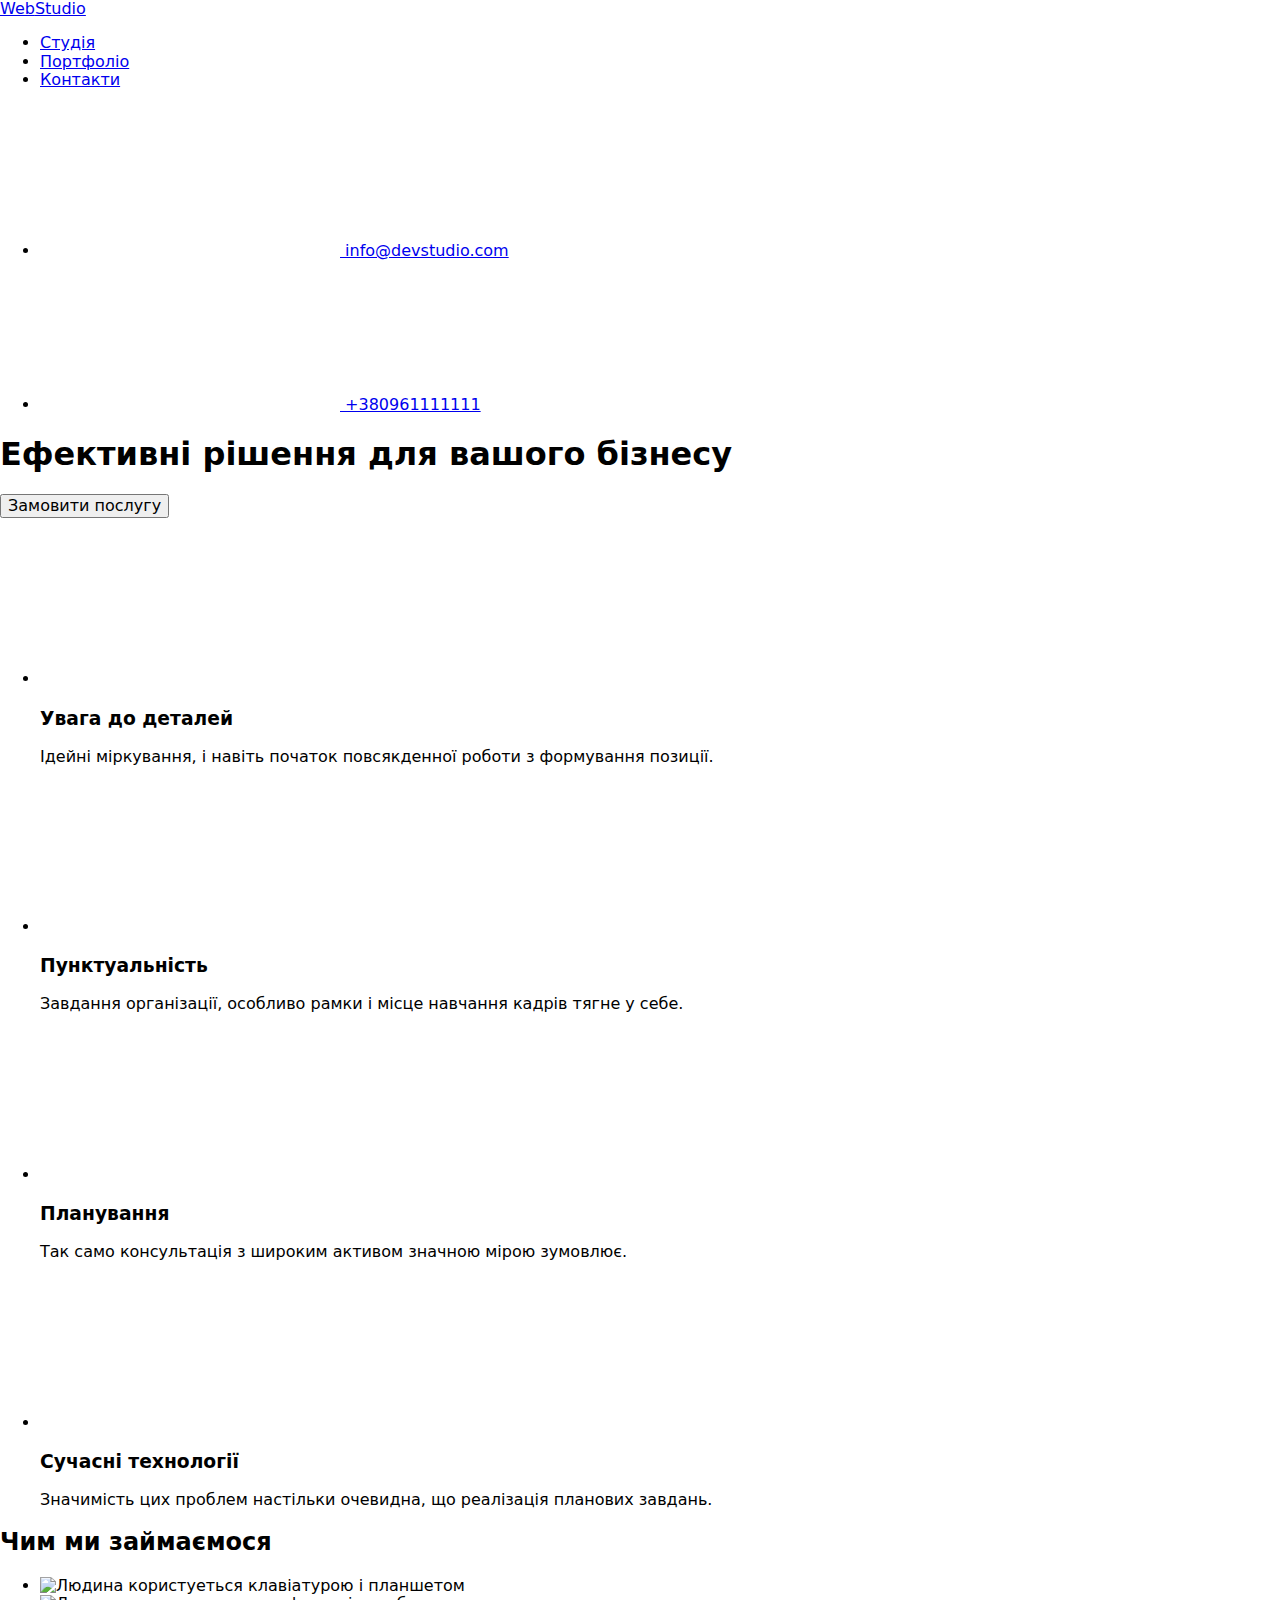
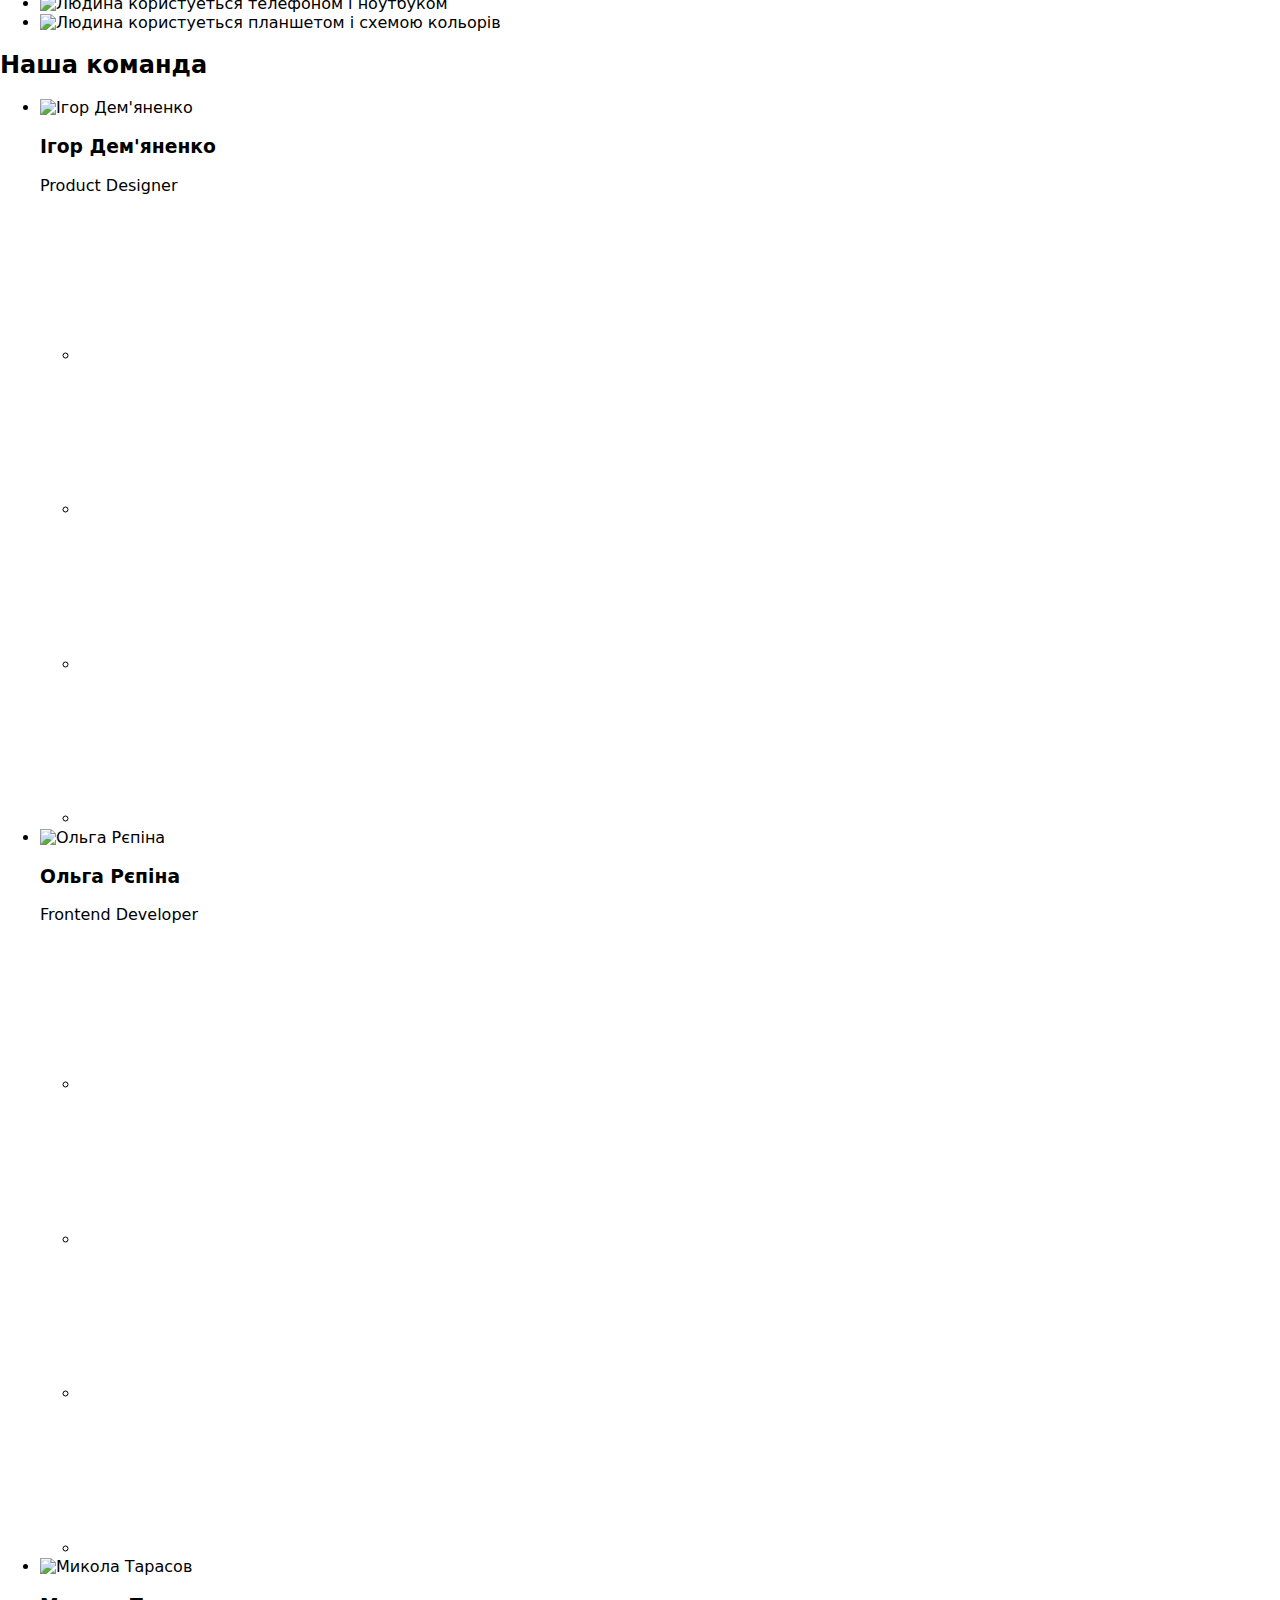
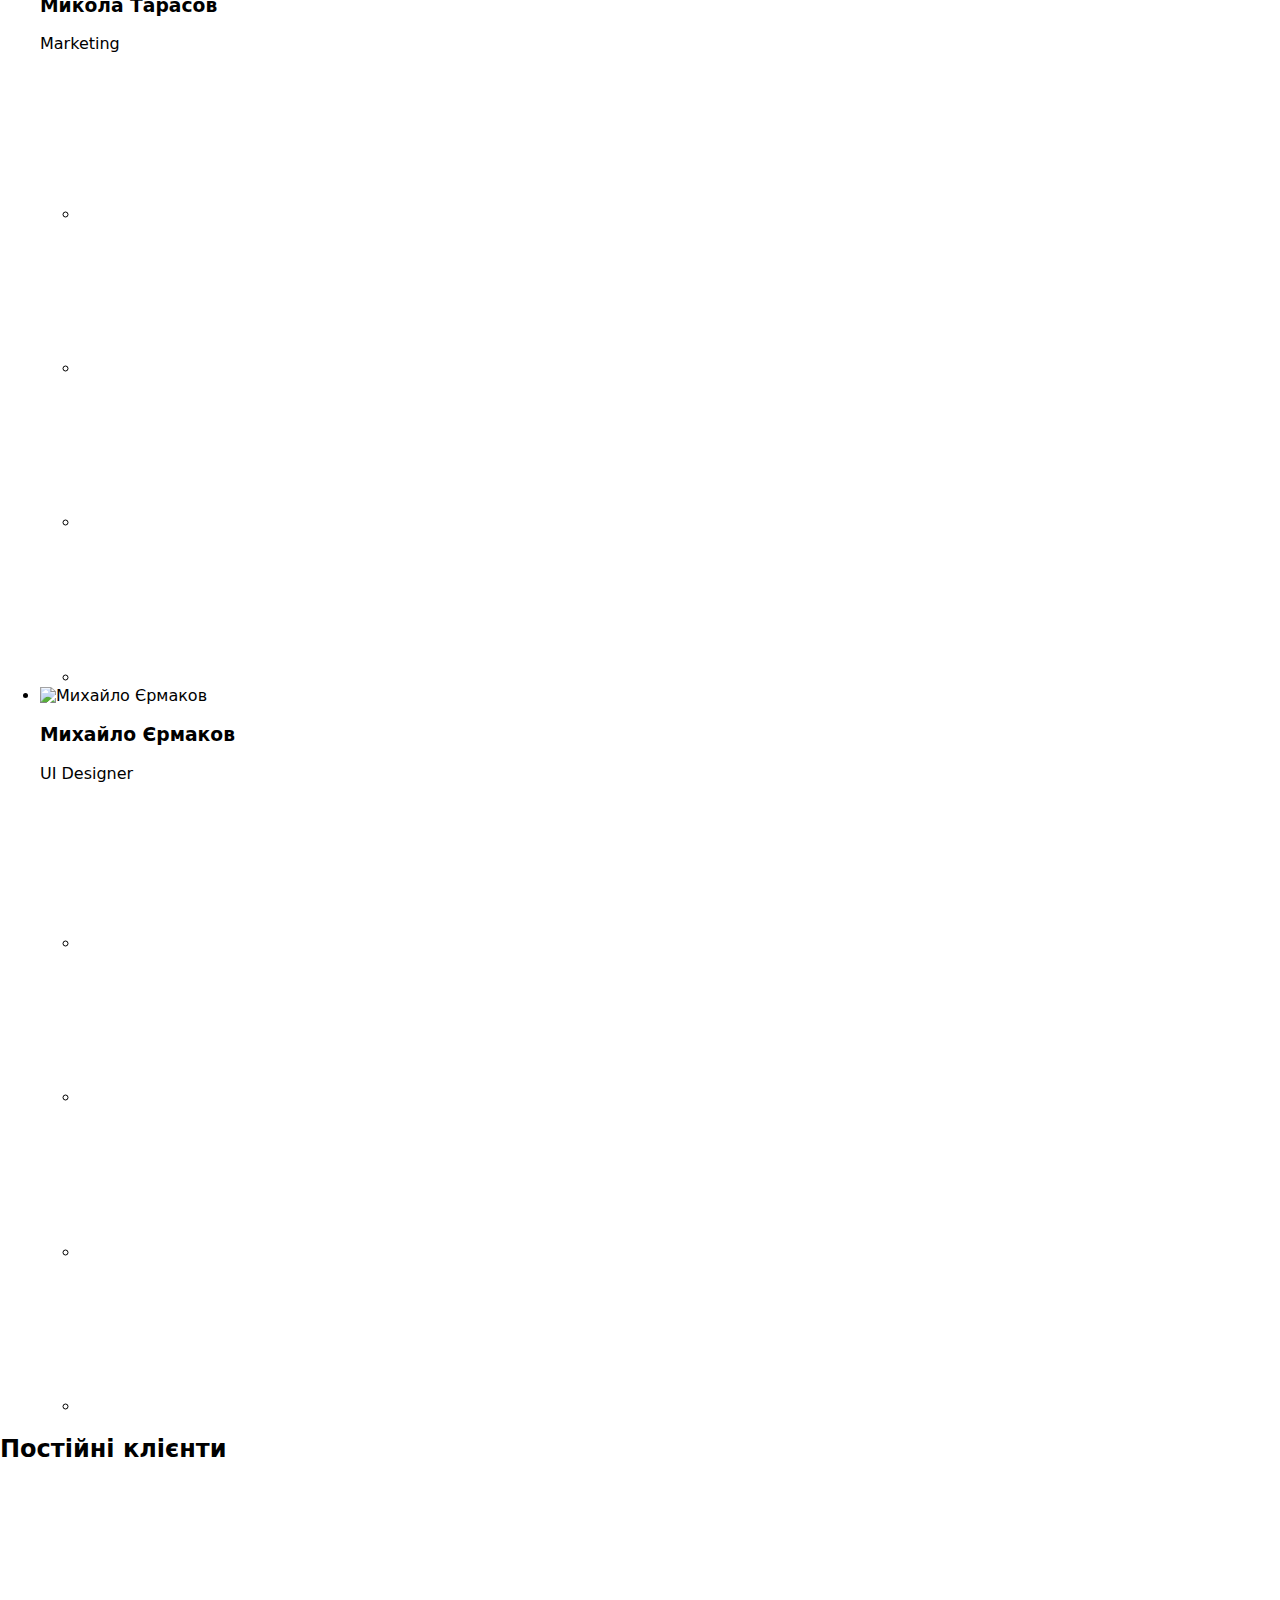
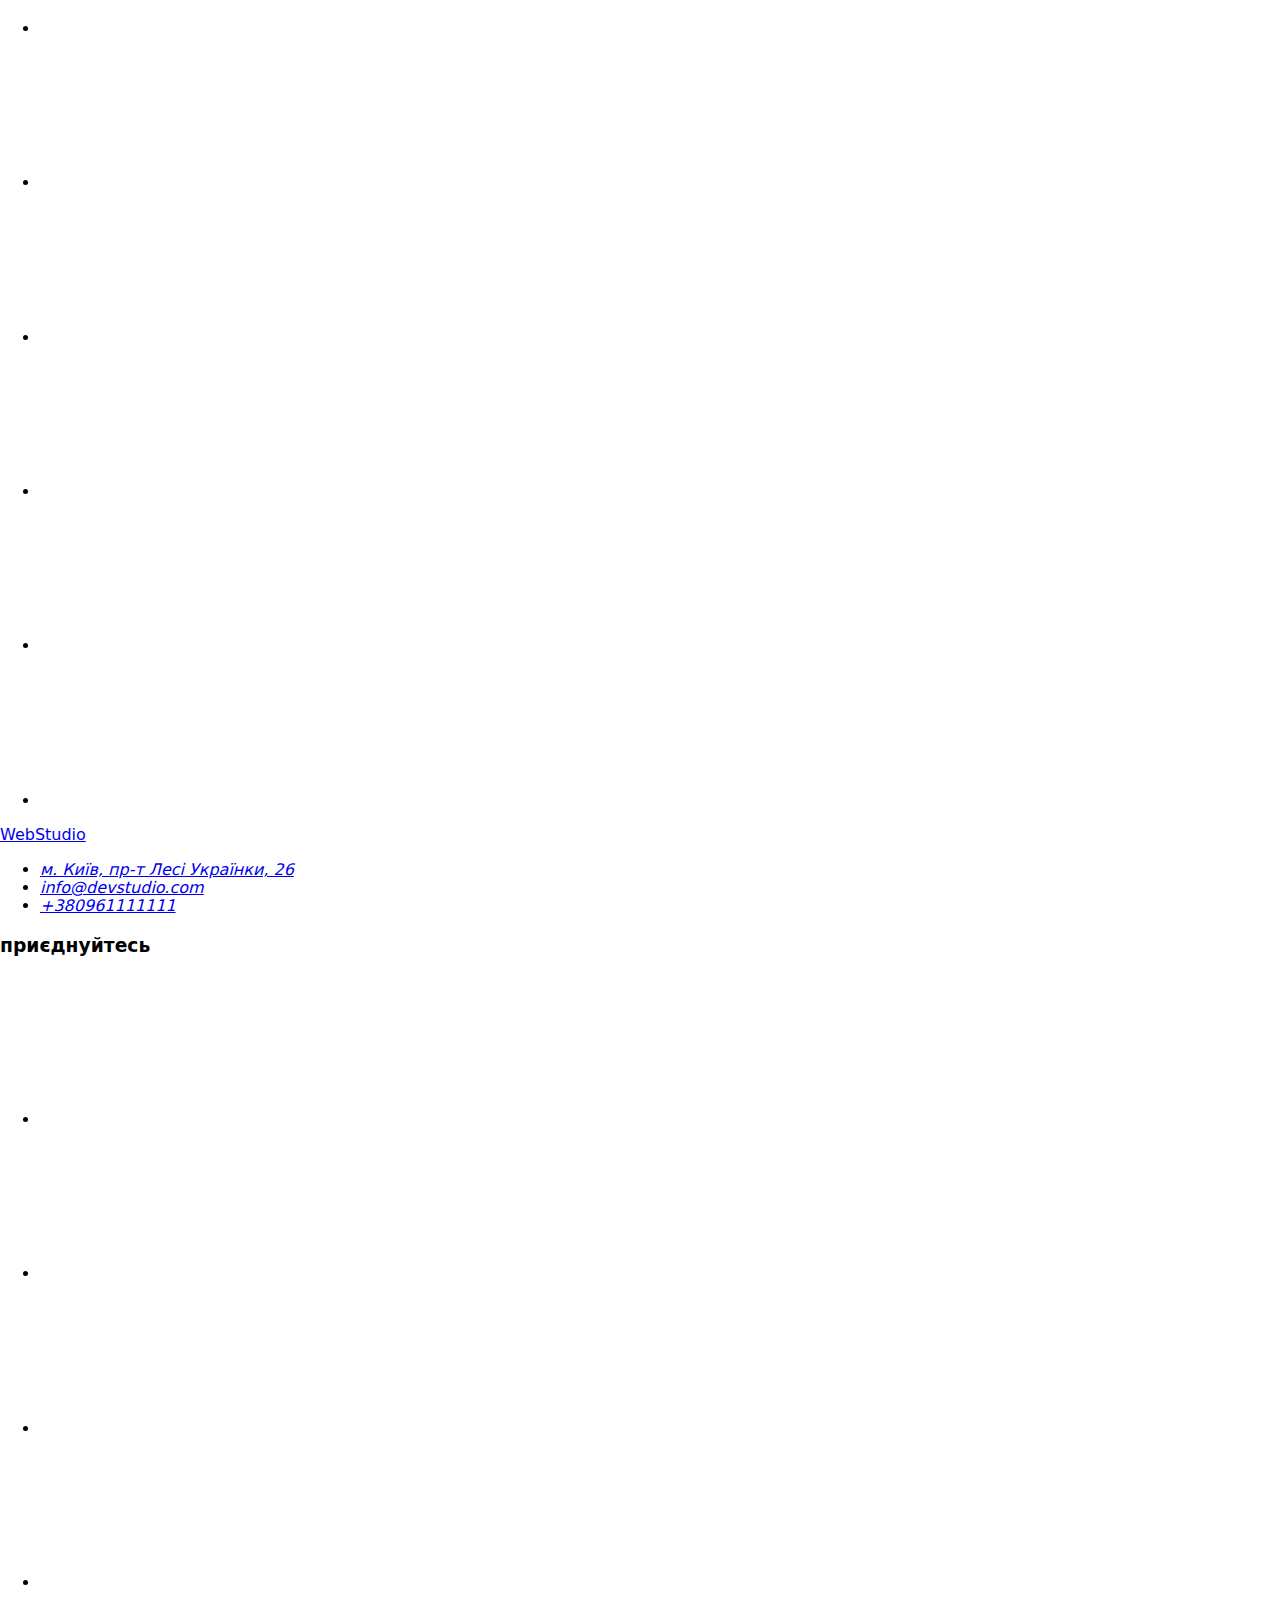
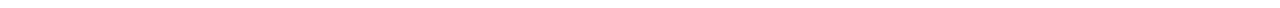
==== index.html @ c767d45b "Add files via upload" ====
<!DOCTYPE html>
<html lang="uk">

<head>
    <meta charset="UTF-8">
    <meta http-equiv="X-UA-Compatible" content="IE=edge">
    <meta name="viewport" content="width=device-width, initial-scale=1.0">
    <title>WebStudio</title>

    <link rel="stylesheet"
        href="https://cdnjs.cloudflare.com/ajax/libs/modern-normalize/1.0.0/modern-normalize.min.css" />
    <link rel="stylesheet" href="./css/style.css" />

    <link rel="preconnect" href="https://fonts.googleapis.com">
    <link rel="preconnect" href="https://fonts.gstatic.com" crossorigin>
    <link
        href="https://fonts.googleapis.com/css2?family=Raleway:wght@700&family=Roboto:wght@400;500;700;900&display=swap"
        rel="stylesheet">

</head>

<body>

    <header class="page-header">
        <div class="container page-header-container">
            <nav class="page-nav">
                <a href="./index.html" class="logo logohead link">
                    Web<span class="header-logo-span">Studio</span>
                </a>
                <ul class="nav-list list">
                    <li class="nav-item"><a href="#" class="nav-link link">Студія</a></li>
                    <li class="nav-item"><a href="./portfolio.html" class="nav-link link">Портфоліо</a></li>
                    <li class="nav-item"><a href="#" class="nav-link link">Контакти</a></li>
                </ul>
            </nav>
            <ul class="contact-list list">
                <li class="contact-item">
                    <a href="mailto:info@devstudio.com" class="contact-list-link link">
                        <svg lang="en" aria-label="envelope icon" class="envelope-list-icon">
                            <use href="./images/sprite.svg#icon-envelope"></use>
                        </svg>
                        info@devstudio.com
                    </a>
                </li>
                <li class="contact-item">
                    <a href="tel:+380961111111" class="contact-list-link link">
                        <svg lang="en" aria-label="smartphone icon" class="smartphone-list-icon">
                            <use href="./images/sprite.svg#icon-smartphone"></use>
                        </svg>
                        +380961111111
                    </a>
                </li>
            </ul>
        </div>
    </header>

    <main>
        <section class="section section-order">
            <div class="container container-order">
                <h1 class="order-text">Ефективні рішення для вашого бізнесу</h1>
                <button type="button" class="order-button">Замовити послугу</button>
            </div>
        </section>
        <section class="section features-box">
            <div class="container">
                <h2 hidden>Особливості</h2>
                <ul class="list features-list">
                    <li class="features-list-width">
                        <div class="features-icon-box">
                            <svg lang="en" aria-label="antenna icon" class="features-icon">
                                <use href="./images/sprite.svg#icon-antenna"></use>
                            </svg>
                        </div>
                        <h3 class="features">Увага до деталей</h3>
                        <p class="features-text">Ідейні міркування, і навіть початок повсякденної роботи з формування
                            позиції.</p>
                    </li>
                    <li class="features-list-width">
                        <div class="features-icon-box">
                            <svg lang="en" aria-label="clock icon" class="features-icon">
                                <use href="./images/sprite.svg#icon-clock"></use>
                            </svg>
                        </div>
                        <h3 class="features">Пунктуальність</h3>
                        <p class="features-text">Завдання організації, особливо рамки і місце навчання кадрів тягне у
                            себе.
                        </p>
                    </li>
                    <li class="features-list-width">
                        <div class="features-icon-box">
                            <svg lang="en" aria-label="diagram icon" class="features-icon">
                                <use href="./images/sprite.svg#icon-diagram"></use>
                            </svg>
                        </div>
                        <h3 class="features">Планування</h3>
                        <p class="features-text">Так само консультація з широким активом значною мірою зумовлює.</p>
                    </li>
                    <li class="features-list-width">
                        <div class="features-icon-box">
                            <svg lang="en" aria-label="astronaut icon" class="features-icon">
                                <use href="./images/sprite.svg#icon-astronaut"></use>
                            </svg>
                        </div>
                        <h3 class="features">Сучасні технології</h3>
                        <p class="features-text">Значимість цих проблем настільки очевидна, що реалізація планових
                            завдань.
                        </p>
                    </li>
                </ul>
            </div>
        </section>

        <section class="section">
            <div class="container">
                <h2 class="whatwedo-text">Чим ми займаємося</h2>
                <ul class="list photo-wraper">
                    <li><img src="./images/main1.jpg" alt="Людина користуеться клавіатурою і планшетом"></li>
                    <li><img src="./images/main2.jpg" alt="Людина користуеться телефоном і ноутбуком"></li>
                    <li><img src="./images/main3.jpg" alt="Людина користуеться планшетом і схемою кольорів"></li>
                </ul>
            </div>
        </section>

        <section class="section team-section">
            <div class="container">
                <h2 class="team-text">Наша команда</h2>
                <ul class="list flex-list team-list">
                    <li class="team-li"><img width="270" src="./images/worker1.jpg" alt="Ігор Дем'яненко">
                        <h3 class="teamname">Ігор Дем'яненко</h3>
                        <p class="teamtext">Product Designer</p>
                        <ul class="social-list">
                            <li class="social-list-item">
                                <a href="" class="social-list-link">
                                    <svg lang="en" aria-label="instagram icon" class="social-list-icon">
                                        <use href="./images/sprite.svg#icon-instagram"></use>
                                    </svg>
                                </a>
                            </li>
                            <li class="social-list-item">
                                <a href="" class="social-list-link">
                                    <svg lang="en" aria-label="twitter icon" class="social-list-icon">
                                        <use href="./images/sprite.svg#icon-twitter"></use>
                                    </svg>
                                </a>
                            </li>
                            <li class="social-list-item">
                                <a href="" class="social-list-link">
                                    <svg lang="en" aria-label="facebook icon" class="social-list-icon">
                                        <use href="./images/sprite.svg#icon-facebook"></use>
                                    </svg>
                                </a>
                            </li>
                            <li class="social-list-item">
                                <a href="" class="social-list-link">
                                    <svg lang="en" aria-label="linkedin icon" class="social-list-icon">
                                        <use href="./images/sprite.svg#icon-linkedin"></use>
                                    </svg>
                                </a>
                            </li>
                        </ul>
                    </li>
                    <li class="team-li"><img width="270" src="./images/worker2.jpg" alt="Ольга Рєпіна">
                        <h3 class="teamname">Ольга Рєпіна</h3>
                        <p class="teamtext">Frontend Developer</p>
                        <ul class="social-list">
                            <li class="social-list-item">
                                <a href="" class="social-list-link">
                                    <svg lang="en" aria-label="instagram icon" class="social-list-icon">
                                        <use href="./images/sprite.svg#icon-instagram"></use>
                                    </svg>
                                </a>
                            </li>
                            <li class="social-list-item">
                                <a href="" class="social-list-link">
                                    <svg lang="en" aria-label="twitter icon" class="social-list-icon">
                                        <use href="./images/sprite.svg#icon-twitter"></use>
                                    </svg>
                                </a>
                            </li>
                            <li class="social-list-item">
                                <a href="" class="social-list-link">
                                    <svg lang="en" aria-label="facebook icon" class="social-list-icon">
                                        <use href="./images/sprite.svg#icon-facebook"></use>
                                    </svg>
                                </a>
                            </li>
                            <li class="social-list-item">
                                <a href="" class="social-list-link">
                                    <svg lang="en" aria-label="linkedin icon" class="social-list-icon">
                                        <use href="./images/sprite.svg#icon-linkedin"></use>
                                    </svg>
                                </a>
                            </li>
                        </ul>
                    </li>
                    <li class="team-li"><img width="270" src="./images/worker3.jpg" alt="Микола Тарасов">
                        <h3 class="teamname">Микола Тарасов</h3>
                        <p class="teamtext">Marketing</p>
                        <ul class="social-list">
                            <li class="social-list-item">
                                <a href="" class="social-list-link">
                                    <svg lang="en" aria-label="instagram icon" class="social-list-icon">
                                        <use href="./images/sprite.svg#icon-instagram"></use>
                                    </svg>
                                </a>
                            </li>
                            <li class="social-list-item">
                                <a href="" class="social-list-link">
                                    <svg lang="en" aria-label="twitter icon" class="social-list-icon">
                                        <use href="./images/sprite.svg#icon-twitter"></use>
                                    </svg>
                                </a>
                            </li>
                            <li class="social-list-item">
                                <a href="" class="social-list-link">
                                    <svg lang="en" aria-label="facebook icon" class="social-list-icon">
                                        <use href="./images/sprite.svg#icon-facebook"></use>
                                    </svg>
                                </a>
                            </li>
                            <li class="social-list-item">
                                <a href="" class="social-list-link">
                                    <svg lang="en" aria-label="linkedin icon" class="social-list-icon">
                                        <use href="./images/sprite.svg#icon-linkedin"></use>
                                    </svg>
                                </a>
                            </li>
                        </ul>
                    </li>
                    <li class="team-li"><img width="270" src="./images/worker4.jpg" alt="Михайло Єрмаков">
                        <h3 class="teamname">Михайло Єрмаков</h3>
                        <p class="teamtext">UI Designer</p>
                        <ul class="social-list">
                            <li class="social-list-item">
                                <a href="" class="social-list-link">
                                    <svg lang="en" aria-label="instagram icon" class="social-list-icon">
                                        <use href="./images/sprite.svg#icon-instagram"></use>
                                    </svg>
                                </a>
                            </li>
                            <li class="social-list-item">
                                <a href="" class="social-list-link">
                                    <svg lang="en" aria-label="twitter icon" class="social-list-icon">
                                        <use href="./images/sprite.svg#icon-twitter"></use>
                                    </svg>
                                </a>
                            </li>
                            <li class="social-list-item">
                                <a href="" class="social-list-link">
                                    <svg lang="en" aria-label="facebook icon" class="social-list-icon">
                                        <use href="./images/sprite.svg#icon-facebook"></use>
                                    </svg>
                                </a>
                            </li>
                            <li class="social-list-item">
                                <a href="" class="social-list-link">
                                    <svg lang="en" aria-label="linkedin icon" class="social-list-icon">
                                        <use href="./images/sprite.svg#icon-linkedin"></use>
                                    </svg>
                                </a>
                            </li>
                        </ul>
                    </li>
                </ul>
            </div>
        </section>

        <section class="section">
            <div class="container">
                <h2 class="clients-text">Постійні клієнти</h2>
                <ul class="list clients-list">
                    <li class="clients-list-item">
                        <a href="" class="clients-list-link">
                            <svg class="clients-list-icon">
                                <use href="./images/sprite.svg#icon-Logo-1"></use>
                            </svg>
                        </a>
                    </li>
                    <li class="clients-list-item">
                        <a href="" class="clients-list-link">
                            <svg class="clients-list-icon">
                                <use href="./images/sprite.svg#icon-Logo-2"></use>
                            </svg>
                        </a>
                    </li>
                    <li class="clients-list-item">
                        <a href="" class="clients-list-link">
                            <svg class="clients-list-icon">
                                <use href="./images/sprite.svg#icon-Logo-3"></use>
                            </svg>
                        </a>
                    </li>
                    <li class="clients-list-item">
                        <a href="" class="clients-list-link">
                            <svg class="clients-list-icon">
                                <use href="./images/sprite.svg#icon-Logo-4"></use>
                            </svg>
                        </a>
                    </li>
                    <li class="clients-list-item">
                        <a href="" class="clients-list-link">
                            <svg class="clients-list-icon">
                                <use href="./images/sprite.svg#icon-Logo-5"></use>
                            </svg>
                        </a>
                    </li>
                    <li class="clients-list-item">
                        <a href="" class="clients-list-link">
                            <svg class="clients-list-icon">
                                <use href="./images/sprite.svg#icon-Logo-6"></use>
                            </svg>
                        </a>
                    </li>
                </ul>
            </div>
        </section>

    </main>

    <footer>
        <div class="container footer-flex">
            <div>
                <a href="./index.html" class="logo footerlogo link">
                    Web<span class="footer-logo-span">Studio</span>
                </a>
                <address>
                    <ul class="list footer-list">
                        <li><a href="https://goo.gl/maps/CPtrU1FHBa2aNyZL9" target="_blank" rel="noopener noreferrer nofollow"
                                class="address-street link">м. Київ, пр-т Лесі Українки,
                                26</a></li>
                        <li><a href="mailto:info@devstudio.com" class="address-mail-tel link">info@devstudio.com</a></li>
                        <li><a href="tel:+380961111111" class="address-mail-tel link">+380961111111</a></li>
                    </ul>
                </address>
            </div>
            <div>
                <h3 class="join-us-text">приєднуйтесь</h3>
                <ul class="list join-us-list">
                    <li class="join-us-list-item">
                        <a href="" class="join-us-list-link">
                            <svg lang="en" aria-label="instagram icon" class="join-us-list-icon">
                                <use href="./images/sprite.svg#icon-instagram"></use>
                            </svg>
                        </a>
                    </li>
                    <li class="join-us-list-item">
                        <a href="" class="join-us-list-link">
                            <svg lang="en" aria-label="twitter icon" class="join-us-list-icon">
                                <use href="./images/sprite.svg#icon-twitter"></use>
                            </svg>
                        </a>
                    </li>
                    <li class="join-us-list-item">
                        <a href="" class="join-us-list-link">
                            <svg lang="en" aria-label="facebook icon" class="join-us-list-icon">
                                <use href="./images/sprite.svg#icon-facebook"></use>
                            </svg>
                        </a>
                    </li>
                    <li class="join-us-list-item">
                        <a href="" class="join-us-list-link">
                            <svg lang="en" aria-label="linkedin icon" class="join-us-list-icon">
                                <use href="./images/sprite.svg#icon-linkedin"></use>
                            </svg>
                        </a>
                    </li>
                </ul>
            </div>
        </div>
    </footer>

</body>

</html>
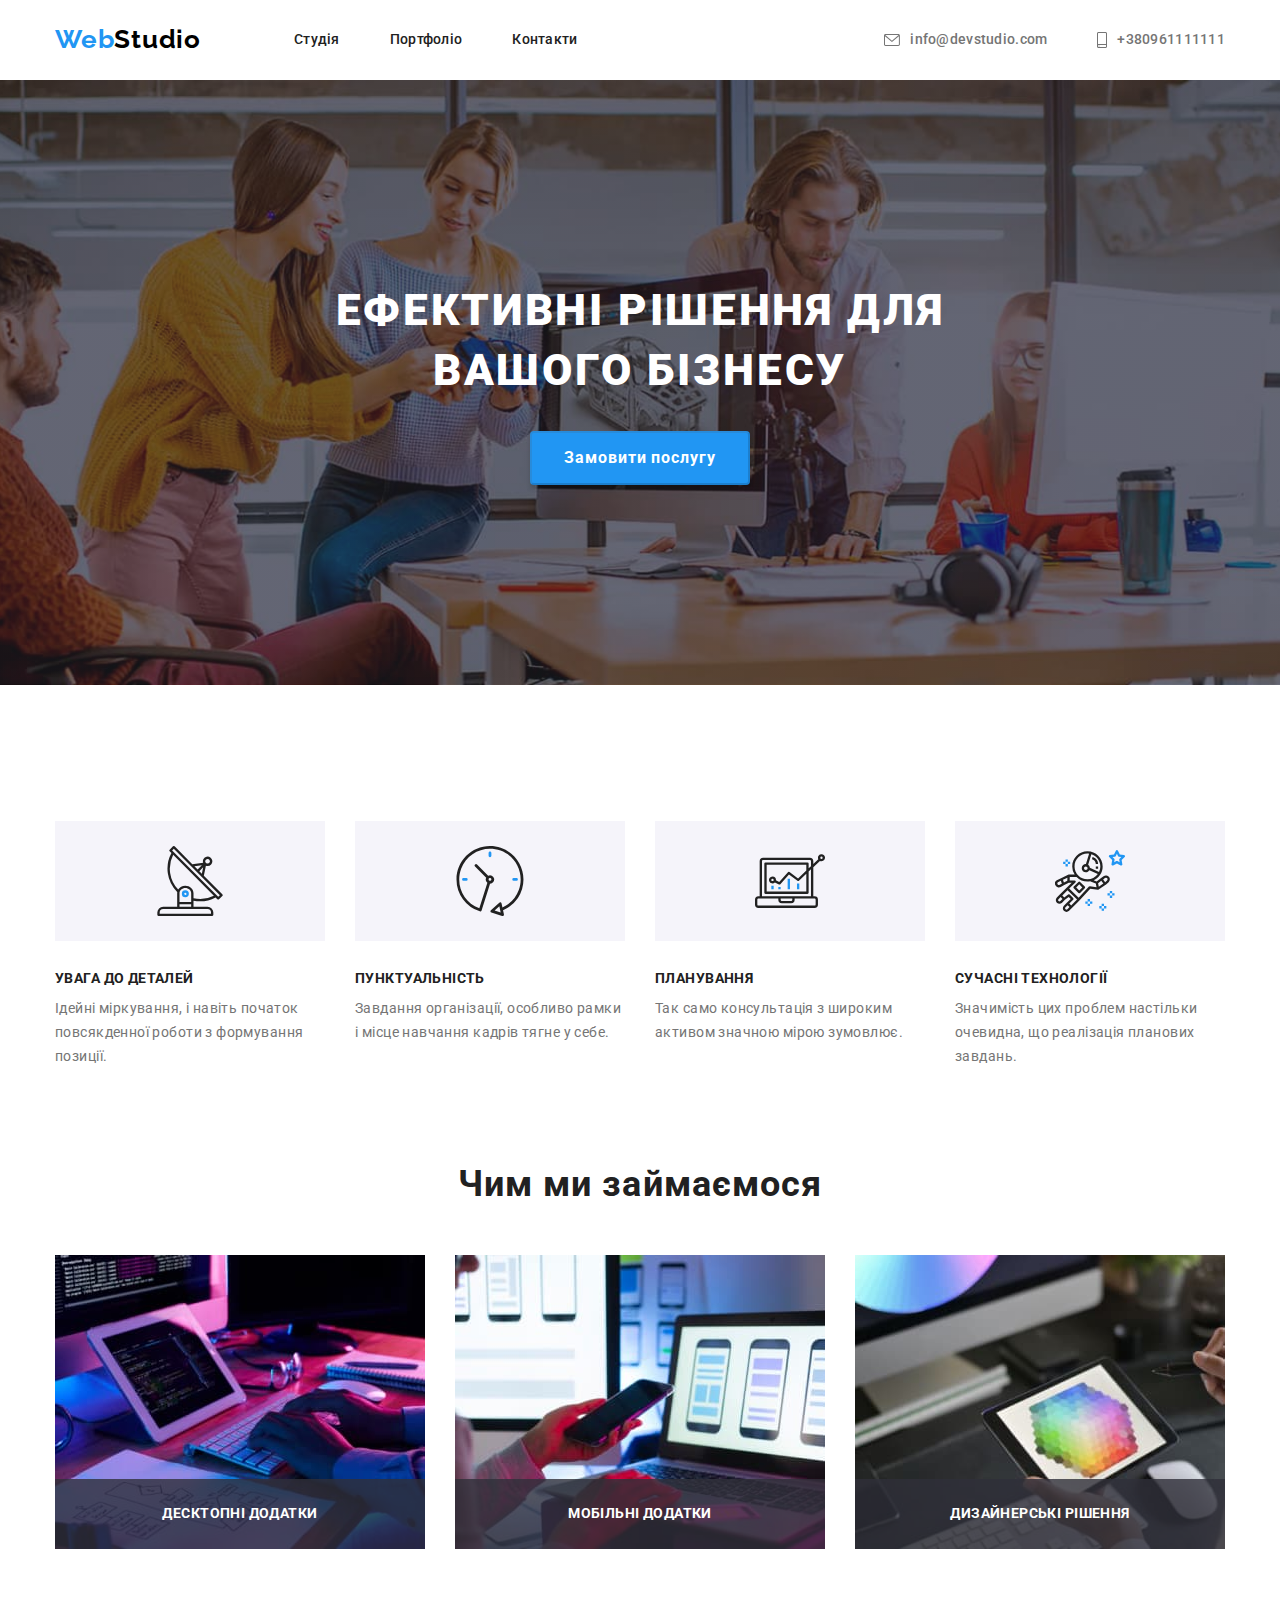
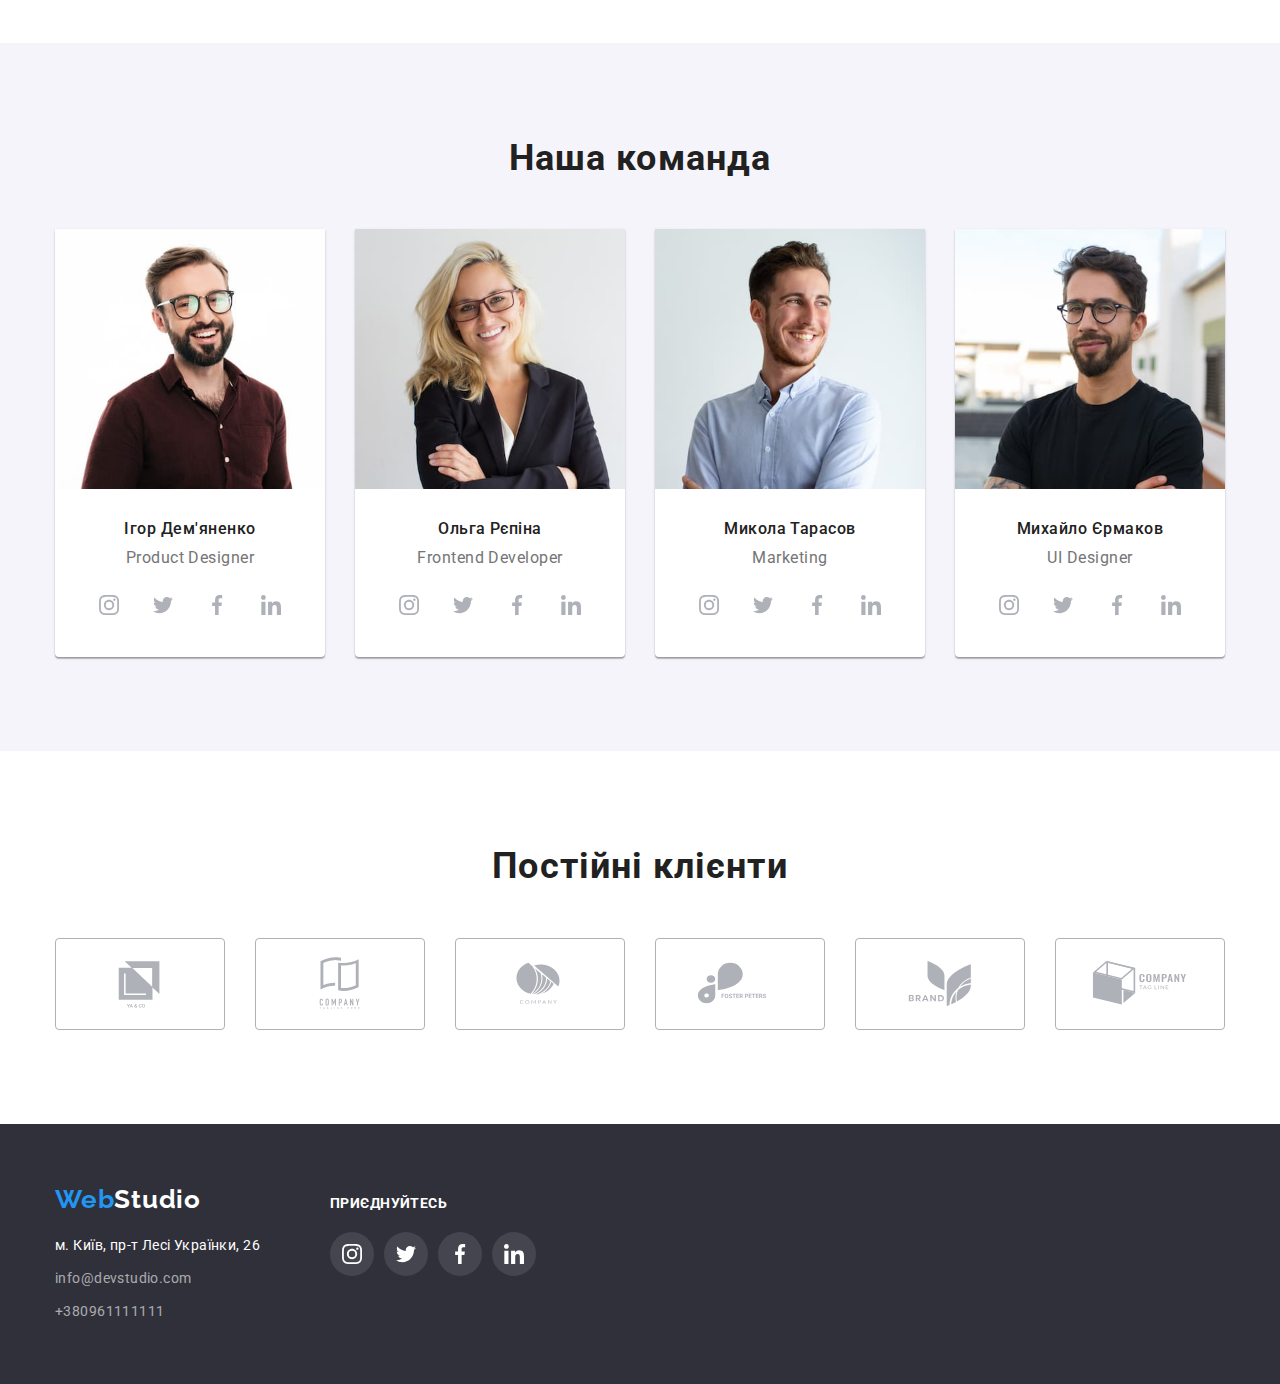
==== commit 418fc337: "wanna sleep" ====
--- a/index.html
+++ b/index.html
@@ -28,9 +28,9 @@
                     Web<span class="header-logo-span">Studio</span>
                 </a>
                 <ul class="nav-list list">
-                    <li class="nav-item"><a href="#" class="nav-link link">Студія</a></li>
+                    <li class="nav-item"><a href="./index.html" class="nav-link link">Студія</a></li>
                     <li class="nav-item"><a href="./portfolio.html" class="nav-link link">Портфоліо</a></li>
-                    <li class="nav-item"><a href="#" class="nav-link link">Контакти</a></li>
+                    <li class="nav-item"><a href="#footer" class="nav-link link">Контакти</a></li>
                 </ul>
             </nav>
             <ul class="contact-list list">
@@ -55,12 +55,25 @@
     </header>
 
     <main>
+
         <section class="section section-order">
             <div class="container container-order">
                 <h1 class="order-text">Ефективні рішення для вашого бізнесу</h1>
-                <button type="button" class="order-button">Замовити послугу</button>
+                <button type="button" class="order-button"
+                data-modal-open>Замовити послугу</button>
             </div>
         </section>
+
+            <div class="backdrop-is-hidden" data-modal>
+                <div class="modal">
+                    <p>
+                        lorem ipsum
+                    </p>
+                    <button data-modal-close>close</button>
+                </div>
+            </div>
+
+
         <section class="section features-box">
             <div class="container">
                 <h2 hidden>Особливості</h2>
@@ -114,9 +127,18 @@
             <div class="container">
                 <h2 class="whatwedo-text">Чим ми займаємося</h2>
                 <ul class="list photo-wraper">
-                    <li><img src="./images/main1.jpg" alt="Людина користуеться клавіатурою і планшетом"></li>
-                    <li><img src="./images/main2.jpg" alt="Людина користуеться телефоном і ноутбуком"></li>
-                    <li><img src="./images/main3.jpg" alt="Людина користуеться планшетом і схемою кольорів"></li>
+                    <li class="relative-box">
+                        <h3 class="photo-overlay"><p>Десктопні додатки</p></h3>
+                        <img src="./images/main1.jpg" alt="Людина користуеться комп'ютером та клавіатурою">
+                    </li>
+                    <li class="relative-box">
+                        <h3 class="photo-overlay"><p>Мобільні додатки</p></h3>
+                        <img src="./images/main2.jpg" alt="Людина користуеться телефоном">
+                    </li>
+                    <li class="relative-box">
+                        <h3 class="photo-overlay"><p>Дизайнерські рішення</p></h3>
+                        <img src="./images/main3.jpg" alt="Людина користуеться схемою кольорів на планшетi">
+                    </li>
                 </ul>
             </div>
         </section>
@@ -317,7 +339,7 @@
 
     </main>
 
-    <footer>
+    <footer id="footer">
         <div class="container footer-flex">
             <div>
                 <a href="./index.html" class="logo footerlogo link">
@@ -325,16 +347,18 @@
                 </a>
                 <address>
                     <ul class="list footer-list">
-                        <li><a href="https://goo.gl/maps/CPtrU1FHBa2aNyZL9" target="_blank" rel="noopener noreferrer nofollow"
-                                class="address-street link">м. Київ, пр-т Лесі Українки,
+                        <li><a href="https://goo.gl/maps/CPtrU1FHBa2aNyZL9" target="_blank"
+                                rel="noopener noreferrer nofollow" class="address-street link">м. Київ, пр-т Лесі
+                                Українки,
                                 26</a></li>
-                        <li><a href="mailto:info@devstudio.com" class="address-mail-tel link">info@devstudio.com</a></li>
+                        <li><a href="mailto:info@devstudio.com" class="address-mail-tel link">info@devstudio.com</a>
+                        </li>
                         <li><a href="tel:+380961111111" class="address-mail-tel link">+380961111111</a></li>
                     </ul>
                 </address>
             </div>
             <div>
-                <h3 class="join-us-text">приєднуйтесь</h3>
+                <p class="join-us-text">приєднуйтесь</p>
                 <ul class="list join-us-list">
                     <li class="join-us-list-item">
                         <a href="" class="join-us-list-link">
@@ -369,6 +393,8 @@
         </div>
     </footer>
 
+    <script src="./js/modal.js"></script>
+
 </body>
 
 </html>--- a/css/style.css
+++ b/css/style.css
@@ -0,0 +1,670 @@
+:root {
+    --accent-color: #2196F3;
+    --background-color: #757575;
+
+    --primary-font: 'Roboto', sans-serif;
+    --secondary-font: 'Raleway', sans-serif;
+}
+
+h1,
+h2,
+h3,
+h4,
+h5,
+h6,
+p {
+    margin: 0;
+    padding: 0;
+}
+
+ul,
+ol {
+    margin: 0;
+    padding: 0;
+}
+
+.link {
+    text-decoration: none;
+}
+
+.list * {
+    list-style: none;
+}
+
+img {
+    display: block;
+    max-width: 100%;
+    height: auto;
+}
+
+.logo,
+button,
+.link {
+    cursor: pointer;
+}
+
+.container {
+    width: 1200px;
+    margin-left: auto;
+    margin-right: auto;
+    padding-left: 15px;
+    padding-right: 15px;
+}
+
+/* ###====== components ======### */
+
+/* ========= header ========= */
+
+.page-header-container,
+.page-nav {
+    display: flex;
+}
+
+.header-border {
+    border-bottom: 1px solid #ECECEC;
+}
+
+.logo {
+    font-family: var(--secondary-font);
+    font-weight: 700;
+    font-size: 26px;
+    line-height: 1.19;
+    /* identical to box height */
+    letter-spacing: 0.03em;
+
+    color: var(--accent-color);
+}
+
+.logohead {
+    display: inline-block;
+    padding-bottom: 24px;
+    padding-top: 24px;
+    margin-right: 93px;
+}
+
+.header-logo-span {
+    color: #000000;
+}
+
+/* ========= nav ========= */
+
+.nav-list,
+.contact-list {
+    display: flex;
+    column-gap: 50px;
+}
+
+.contact-list {
+    margin-left: auto;
+}
+
+.nav-link,
+.contact-list-link {
+    font-family: var(--primary-font);
+    font-size: 14px;
+    font-weight: 500;
+    line-height: 1.14;
+    letter-spacing: 0.02em;
+
+    display: inline-block;
+    padding-bottom: 32px;
+    padding-top: 32px;
+
+}
+
+.nav-link {
+    color: #212121;
+    position: relative;
+}
+
+.nav-link:hover::after {
+    content: ' ';
+    position: absolute;
+    display: block;
+    bottom: -1px;
+
+    width: 100%;
+    height: 4px;
+    background-color: var(--accent-color);
+    border-radius: 2px;
+}
+
+.contact-list-link {
+    display: flex;
+    column-gap: 10px;
+
+    align-items: center;
+
+    color: var(--background-color);
+}
+
+.nav-link:hover,
+.contact-list-link:hover,
+.nav-link:focus,
+.contact-list-link:focus {
+    color: var(--accent-color);
+}
+
+.envelope-list-icon {
+    width: 16px;
+    height: 12px;
+    fill: #757575;
+}
+
+.smartphone-list-icon {
+    width: 10px;
+    height: 16px;
+    fill: #757575;
+}
+
+.contact-list-link:hover .envelope-list-icon,
+.contact-list-link:focus .envelope-list-icon,
+.contact-list-link:hover .smartphone-list-icon,
+.contact-list-link:focus .smartphone-list-icon {
+    fill: var(--accent-color);
+}
+
+/* ========= body index ========= */
+
+/* ========= шапка к кнопкою замовити ========= */
+
+.section {
+    padding-top: 94px;
+    padding-bottom: 94px;
+}
+
+.section-order {
+    background-position: center;
+    background-repeat: no-repeat;
+    background-size: cover;
+    max-width: 1600px;
+
+    padding-top: 200px;
+    padding-bottom: 200px;
+    text-align: center;
+
+    background-color: #2F303A;
+    color: #FFFFFF;
+
+    background-image: linear-gradient(rgba(47, 48, 58, 0.4), rgba(47, 48, 58, 0.4)), url('../images/background.jpg');
+}
+
+.order-text {
+    width: 696px;
+    margin-bottom: 30px;
+    margin-left: auto;
+    margin-right: auto;
+
+    font-family: var(--primary-font);
+    font-weight: 900;
+    font-size: 44px;
+    line-height: 1.37;
+
+    letter-spacing: 0.06em;
+    text-transform: uppercase;
+}
+
+.order-button {
+    padding: 10px 32px 10px 32px;
+
+    background-color: var(--accent-color);
+    color: #FFFFFF;
+
+    font-family: var(--primary-font);
+    font-style: normal;
+    font-weight: 700;
+    font-size: 16px;
+    line-height: 1.88;
+    text-align: center;
+    letter-spacing: 0.06em;
+
+    box-shadow: 0px 4px 4px rgba(0, 0, 0, 0.15);
+    border-radius: 4px;
+    border-color: rgba(0, 0, 0, 0.15);
+}
+
+.order-button:hover {
+    background-color: #188CE8;
+}
+
+/* ========= бекдроп ========= */
+
+.backdrop-is-hidden {
+    opacity: 0;
+    cursor: none;
+}
+
+/* ========= блок особливостi ========= */
+
+.features-box {
+    padding-bottom: 0;
+}
+
+.features-list {
+    display: flex;
+    column-gap: 30px;
+}
+
+.features-list-width {
+    width: 270px;
+}
+
+.features {
+    margin-top: 0;
+    margin-bottom: 10px;
+
+    font-family: var(--primary-font);
+    font-weight: 700;
+    font-size: 14px;
+    line-height: 1.14;
+    letter-spacing: 0.03em;
+    text-transform: uppercase;
+
+    color: #212121;
+}
+
+.features-text {
+    font-family: var(--primary-font);
+    font-weight: 400;
+    font-size: 14px;
+    line-height: 1.71;
+    /* or 171% */
+    letter-spacing: 0.03em;
+
+    color: var(--background-color);
+}
+
+/* ========= svg icons in features ========= */
+
+.features-icon {
+    width: 70px;
+    height: 70px;
+}
+
+.features-icon-box {
+    display: flex;
+    align-items: center;
+    justify-content: center;
+
+    height: 120px;
+    margin-bottom: 30px;
+
+    background-color: #F5F4FA;
+}
+
+/* ========= чим займаємося ========= */
+
+.relative-box {
+    position: relative;
+}
+
+.photo-overlay {
+    position: absolute;
+
+    display: flex;
+    justify-content: center;
+    align-items: center;
+
+    width: 370px;
+    height: 70px;
+    bottom: 0;
+    background-color: rgba(47, 48, 58, 0.8);
+    color: #FFFFFF;
+}
+
+.photo-overlay p {    
+    font-family: var(--primary-font);
+    font-weight: 700;
+    font-size: 14px;
+    line-height: 1.14;
+    letter-spacing: 0.03em;
+    text-transform: uppercase;
+}
+
+.photo-wraper-box {
+    padding-bottom: 94px;
+}
+
+.photo-wraper {
+    display: flex;
+    justify-content: center;
+    column-gap: 30px;
+}
+
+/* ========= команда ========= */
+
+.team-section {
+    background-color: #F5F4FA;
+}
+
+.flex-list {
+    display: flex;
+    column-gap: 30px;
+}
+
+.team-li {
+    background-color: #FFFFFF;
+
+    box-shadow: 0px 1px 3px rgba(0, 0, 0, 0.12), 0px 1px 1px rgba(0, 0, 0, 0.14), 0px 2px 1px rgba(0, 0, 0, 0.2);
+    border-radius: 0px 0px 4px 4px;
+}
+
+.team-text,
+.whatwedo-text,
+.clients-text {
+    margin-bottom: 50px;
+
+    font-family: var(--primary-font);
+    font-weight: 700;
+    font-size: 36px;
+    line-height: 1.17;
+    text-align: center;
+    letter-spacing: 0.03em;
+
+    color: #212121;
+}
+
+.teamname {
+    padding-top: 30px;
+    margin-bottom: 10px;
+    margin-top: 0;
+
+    font-family: var(--primary-font);
+    font-weight: 500;
+    font-size: 16px;
+    line-height: 1.19;
+    /* identical to box height */
+    text-align: center;
+    letter-spacing: 0.03em;
+
+    color: #212121;
+}
+
+.teamtext {
+    margin-bottom: 16px;
+
+    font-family: var(--primary-font);
+    font-weight: 400;
+    font-size: 16px;
+    line-height: 1.19;
+    /* identical to box height */
+    text-align: center;
+    letter-spacing: 0.03em;
+
+    color: var(--background-color);
+}
+
+/* ========= svg icons in team ========= */
+
+.social-list {
+    display: flex;
+    justify-content: center;
+    column-gap: 10px;
+
+    padding-bottom: 30px;
+}
+
+.social-list-link {
+    display: flex;
+    align-items: center;
+    justify-content: center;
+
+    width: 44px;
+    height: 44px;
+    border-radius: 50%;
+    background-color: #FFFFFF;
+}
+
+.social-list-icon {
+    width: 20px;
+    height: 20px;
+    fill: #AFB1B8;
+}
+
+.social-list-link:hover,
+.social-list-link:focus {
+    background-color: var(--accent-color);
+}
+
+.social-list-link:hover .social-list-icon,
+.social-list-link:focus .social-list-icon {
+    fill: #FFFFFF;
+}
+
+/* ========= clients ========= */
+
+/* ========= svg icons in clients ========= */
+
+.clients-list {
+    display: flex;
+    justify-content: center;
+    column-gap: 30px;
+}
+
+.clients-list-link {
+    display: flex;
+    align-items: center;
+    justify-content: center;
+
+    width: 170px;
+    height: 92px;
+
+    border: 1px solid #AFB1B8;
+    border-radius: 4px;
+}
+
+.clients-list-icon {
+    width: 106px;
+    height: 60px;
+    fill: #AFB1B8;
+}
+
+.clients-list-link:hover .clients-list-icon,
+.clients-list-link:focus .clients-list-icon {
+    fill: var(--accent-color);
+}
+
+.clients-list-link:hover,
+.clients-list-link:focus {
+    border-color: var(--accent-color);
+}
+
+/* ========= footer ========= */
+
+footer {
+    padding-bottom: 60px;
+    padding-top: 60px;
+}
+
+footer,
+address {
+    background-color: #2F303A;
+    font-style: normal;
+}
+
+.address-mail-tel,
+.address-street {
+    display: inline-block;
+}
+
+.footer-list li:nth-child(-n+2) {
+    margin-bottom: 9px;
+}
+
+/* ========= footer logo ========= */
+
+.footerlogo {
+    display: inline-block;
+    margin-bottom: 20px;
+}
+
+.footer-logo-span {
+    color: #FFFFFF;
+}
+
+/* ========= footer links ========= */
+
+.address-street {
+    font-family: var(--primary-font);
+    font-weight: 400;
+    font-size: 14px;
+    line-height: 1.71;
+    letter-spacing: 0.03em;
+
+    color: #FFFFFF;
+}
+
+.address-mail-tel {
+    font-family: var(--primary-font);
+    font-weight: 400;
+    font-size: 14px;
+    line-height: 1.71;
+    letter-spacing: 0.03em;
+
+    color: rgba(255, 255, 255, 0.6);
+}
+
+.address-mail-tel:hover,
+.address-street:hover,
+.address-mail-tel:focus,
+.address-street:focus {
+    color: var(--accent-color);
+}
+
+/* ====== join us ======*/
+
+.footer-flex {
+    display: flex;
+    column-gap: 70px;
+    align-items: baseline;
+}
+
+.join-us-text {
+    margin-bottom: 20px;
+
+    font-family: var(--primary-font);
+    font-style: normal;
+    font-weight: 700;
+    font-size: 14px;
+    line-height: 1.14;
+    letter-spacing: 0.03em;
+    text-transform: uppercase;
+
+    color: #FFFFFF;
+}
+
+.join-us-list {
+    display: flex;
+    justify-content: center;
+    column-gap: 10px;
+}
+
+.join-us-list-link {
+    display: flex;
+    align-items: center;
+    justify-content: center;
+
+    width: 44px;
+    height: 44px;
+    border-radius: 50%;
+    background-color: rgba(255, 255, 255, 0.1);
+    ;
+}
+
+.join-us-list-icon {
+    width: 20px;
+    height: 20px;
+    fill: #FFFFFF;
+}
+
+.join-us-list-link:hover,
+.join-us-list-link:focus {
+    background-color: var(--accent-color);
+}
+
+/* ##======= portfolio.html =======## */
+
+/* ======= filters button ======= */
+
+.filters-list {
+    display: flex;
+    column-gap: 8px;
+    justify-content: center;
+    margin-bottom: 50px;
+}
+
+.filters-button {
+    padding: 6px 25px 6px 25px;
+
+    font-family: var(--primary-font);
+    font-weight: 500;
+    font-size: 16px;
+    line-height: 1.62;
+
+    text-align: center;
+    letter-spacing: 0.03em;
+
+    color: #212121;
+    background-color: #F5F4FA;
+
+    border-radius: 4px;
+    border-color: transparent;
+}
+
+.filters-button:hover,
+.filters-button:focus {
+    color: #FFFFFF;
+    background-color: var(--accent-color);
+
+    box-shadow: 0px 3px 1px rgba(0, 0, 0, 0.1),
+        0px 1px 2px rgba(0, 0, 0, 0.08),
+        0px 2px 2px rgba(0, 0, 0, 0.12);
+}
+
+/* ======= portfolio work ======= */
+
+.portfolio-list {
+    flex-wrap: wrap;
+    gap: 30px;
+}
+
+.portfolio-list-link {
+    display: block;
+}
+
+.portfolio-list-link:hover,
+.portfolio-list-link:focus {
+    box-shadow: 0px 3px 1px rgba(0, 0, 0, 0.1),
+        0px 1px 2px rgba(0, 0, 0, 0.08),
+        0px 2px 2px rgba(0, 0, 0, 0.12);
+}
+
+.portfolio-text {
+    padding: 20px 24px 20px 24px;
+
+    border: 1px solid #EEEEEE;
+    border-top: 0;
+}
+
+.portfolio-works {
+    margin-bottom: 4px;
+
+    font-family: var(--primary-font);
+    font-weight: 700;
+    font-size: 18px;
+    line-height: 2;
+    letter-spacing: 0.06em;
+
+    color: #212121;
+}
+
+.portfolio-works-type {
+
+    font-family: var(--primary-font);
+    font-weight: 400;
+    font-size: 16px;
+    line-height: 1.88;
+    letter-spacing: 0.03em;
+
+    color: var(--background-color);
+}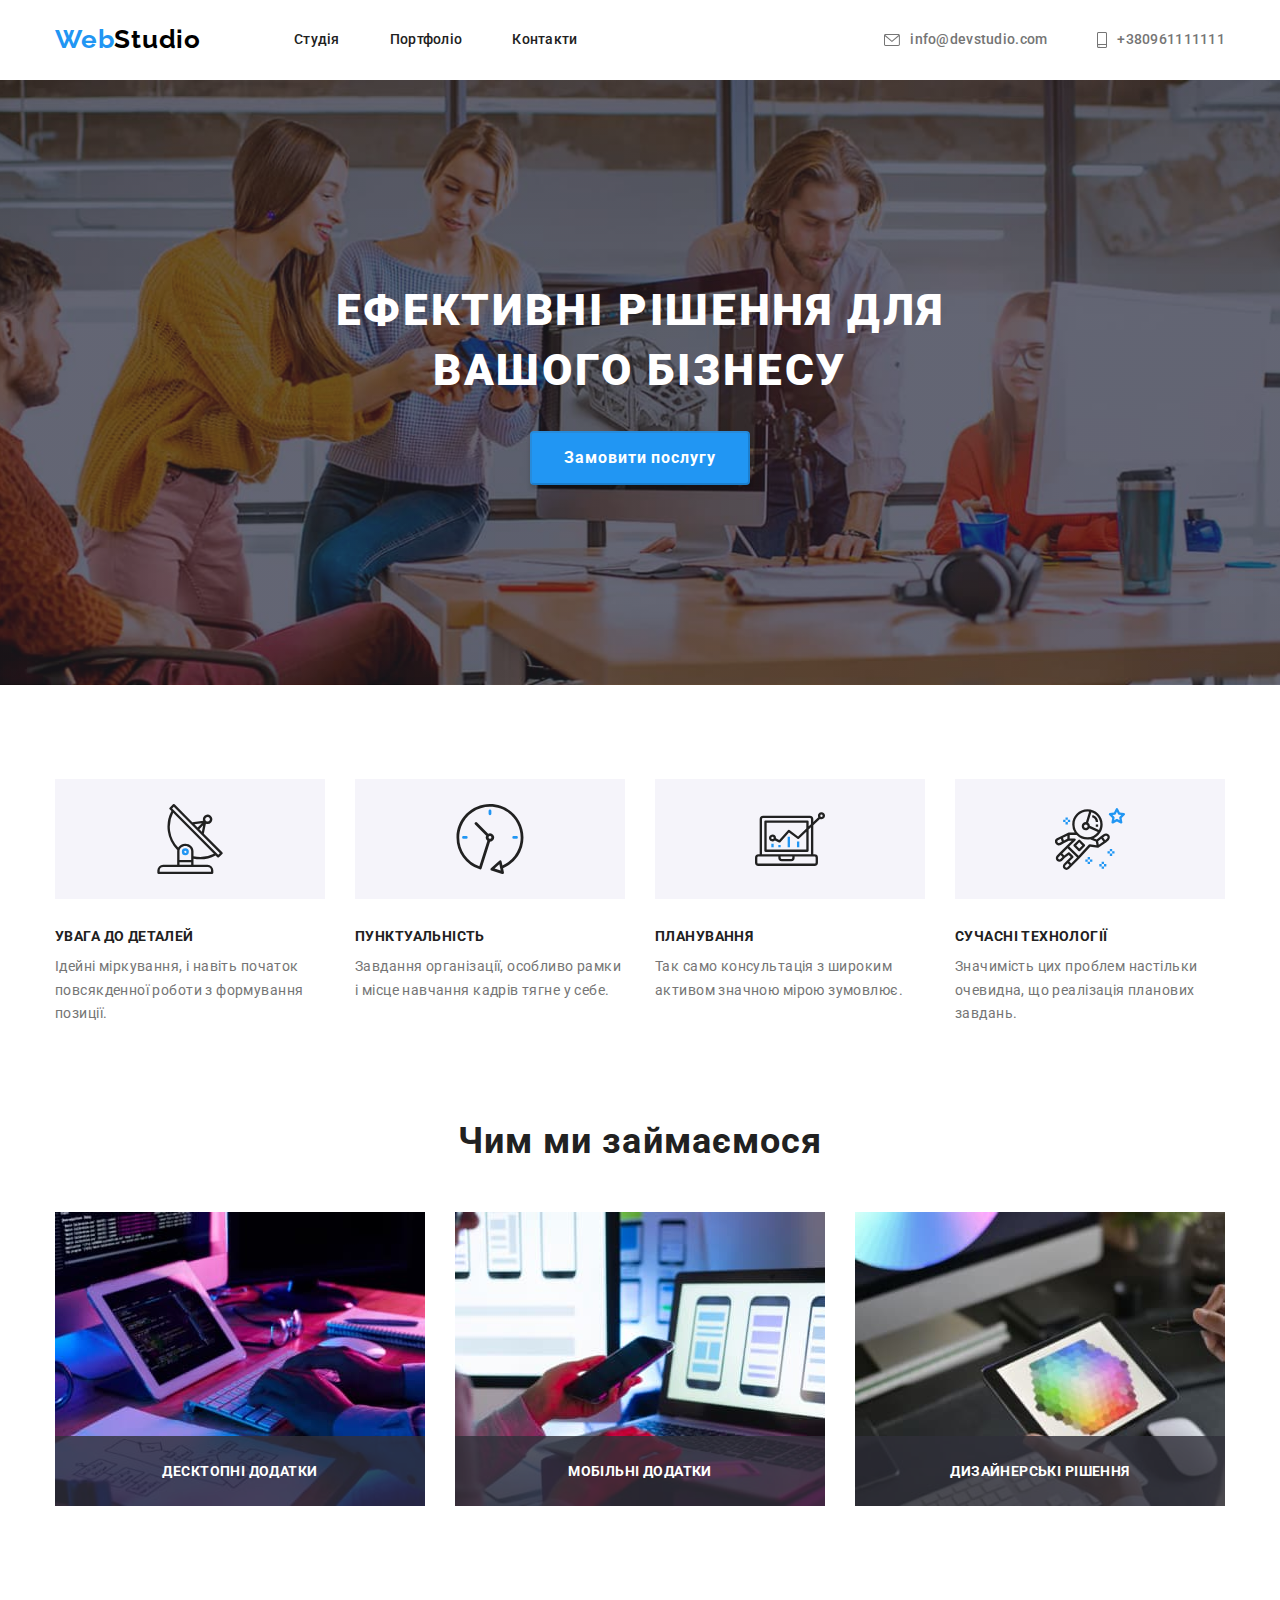
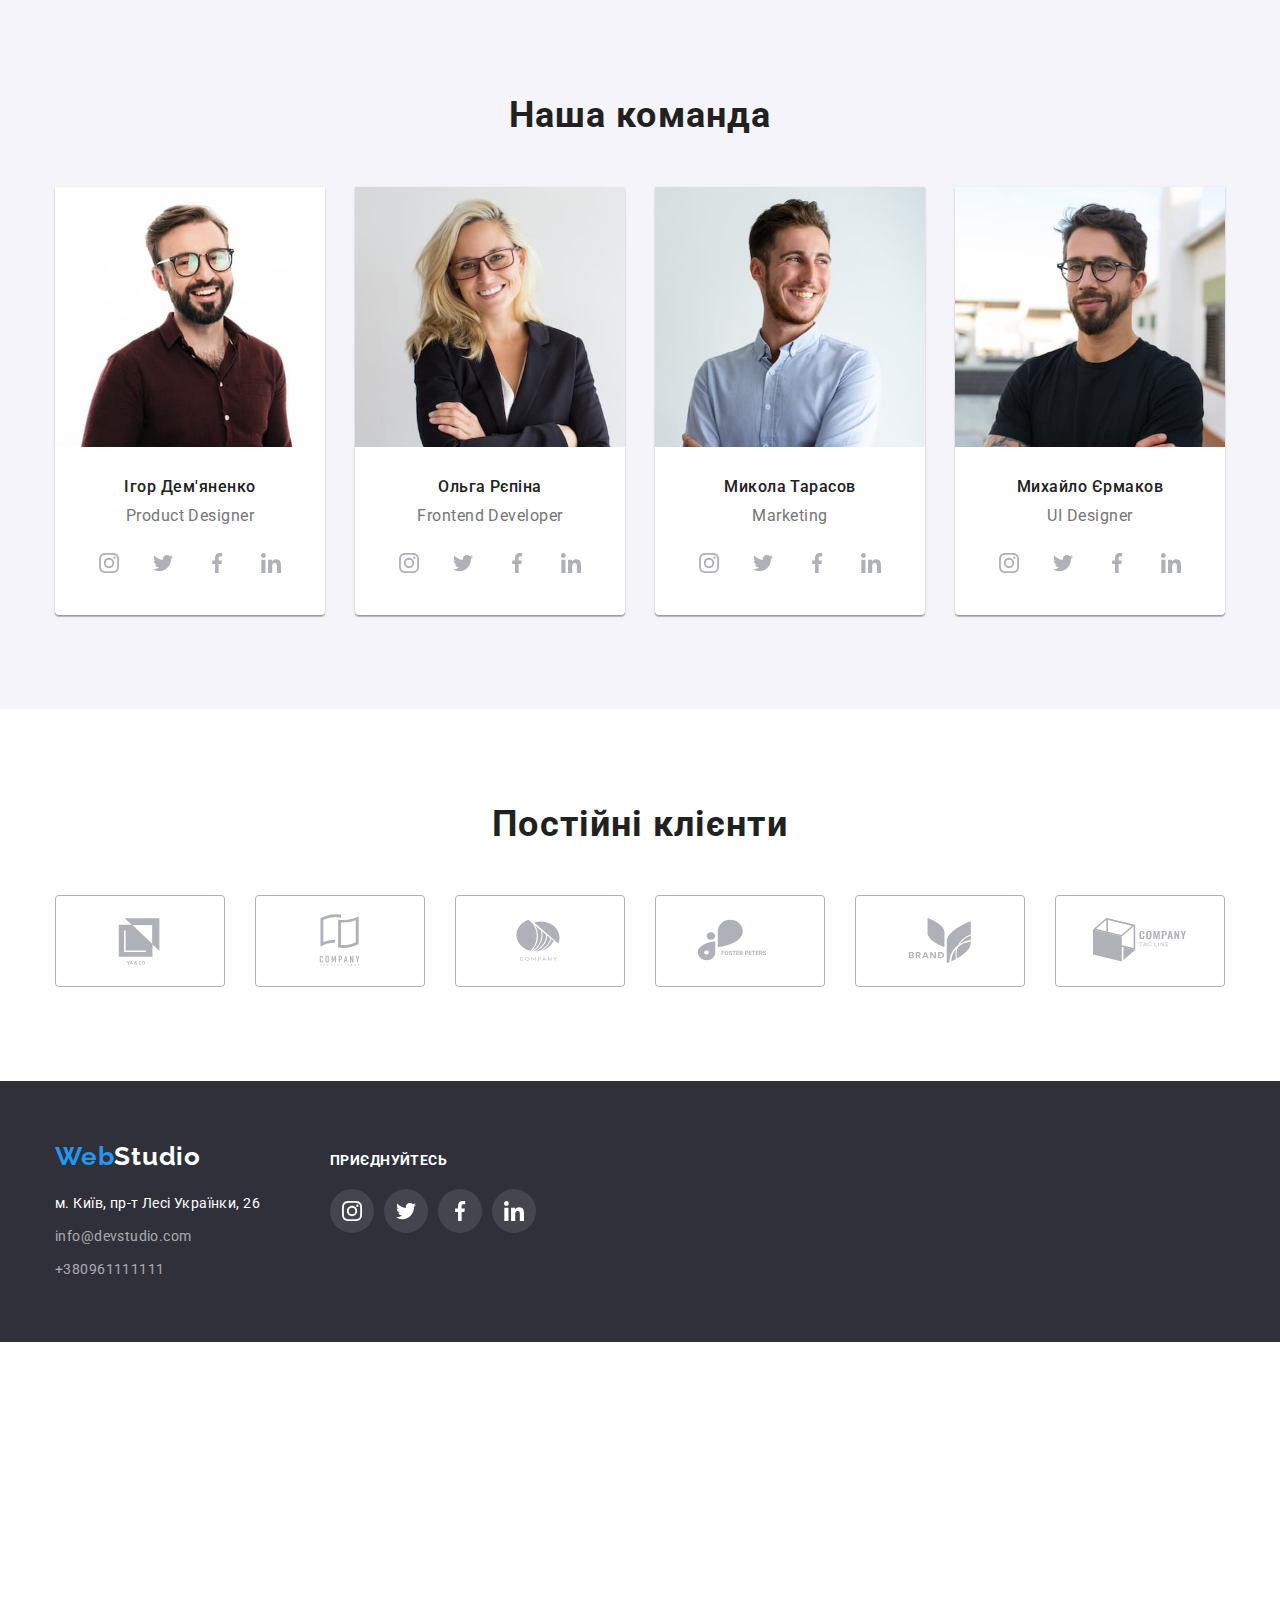
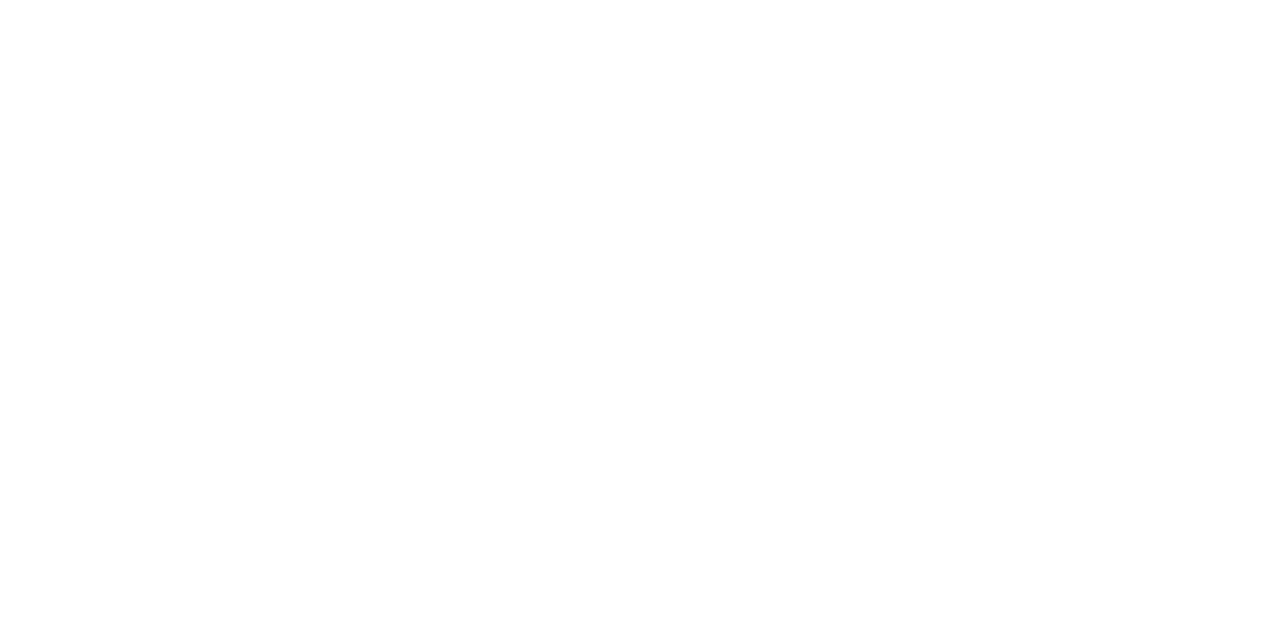
==== commit 7dcf913c: "cards hover text" ====
--- a/index.html
+++ b/index.html
@@ -64,16 +64,6 @@
             </div>
         </section>
 
-            <div class="backdrop-is-hidden" data-modal>
-                <div class="modal">
-                    <p>
-                        lorem ipsum
-                    </p>
-                    <button data-modal-close>close</button>
-                </div>
-            </div>
-
-
         <section class="section features-box">
             <div class="container">
                 <h2 hidden>Особливості</h2>
@@ -393,6 +383,15 @@
         </div>
     </footer>
 
+            <div class="backdrop-is-hidden" data-modal>
+                <div class="modal">
+                    <p>
+                        lorem ipsum
+                    </p>
+                    <button data-modal-close>close</button>
+                </div>
+            </div>
+
     <script src="./js/modal.js"></script>
 
 </body>
--- a/css/style.css
+++ b/css/style.css
@@ -230,8 +230,13 @@
 /* ========= бекдроп ========= */
 
 .backdrop-is-hidden {
+    position: absolute;
+    width: 100%;
+    height: 100%;
+
     opacity: 0;
     cursor: none;
+
 }
 
 /* ========= блок особливостi ========= */
@@ -667,4 +672,39 @@
     letter-spacing: 0.03em;
 
     color: var(--background-color);
+}
+
+/* ======= portfolio overlay ======= */
+
+.portfolio-overlay-wrap {
+    position: relative;
+    overflow: hidden;
+}
+
+.portfolio-overlay{
+    position: absolute;
+    content: '';
+    transform: translateY(100%);
+    transition: transform   250ms cubic-bezier(0.4, 0, 0.2, 1);
+
+    top: 0;
+    left: 0;
+    width: 100%;
+    height: 100%;
+    
+    padding: 63px 24px 63px 24px;
+    background: rgba(33, 150, 243, 0.9);;
+
+    font-family: var(--primary-font);
+    font-style: normal;
+    font-weight: 400;
+    font-size: 18px;
+    line-height: 1.55;
+    letter-spacing: 0.03em;
+
+    color: #FFFFFF;
+}
+
+.portfolio-list-li:hover .portfolio-overlay {
+    transform: translateY(0);
 }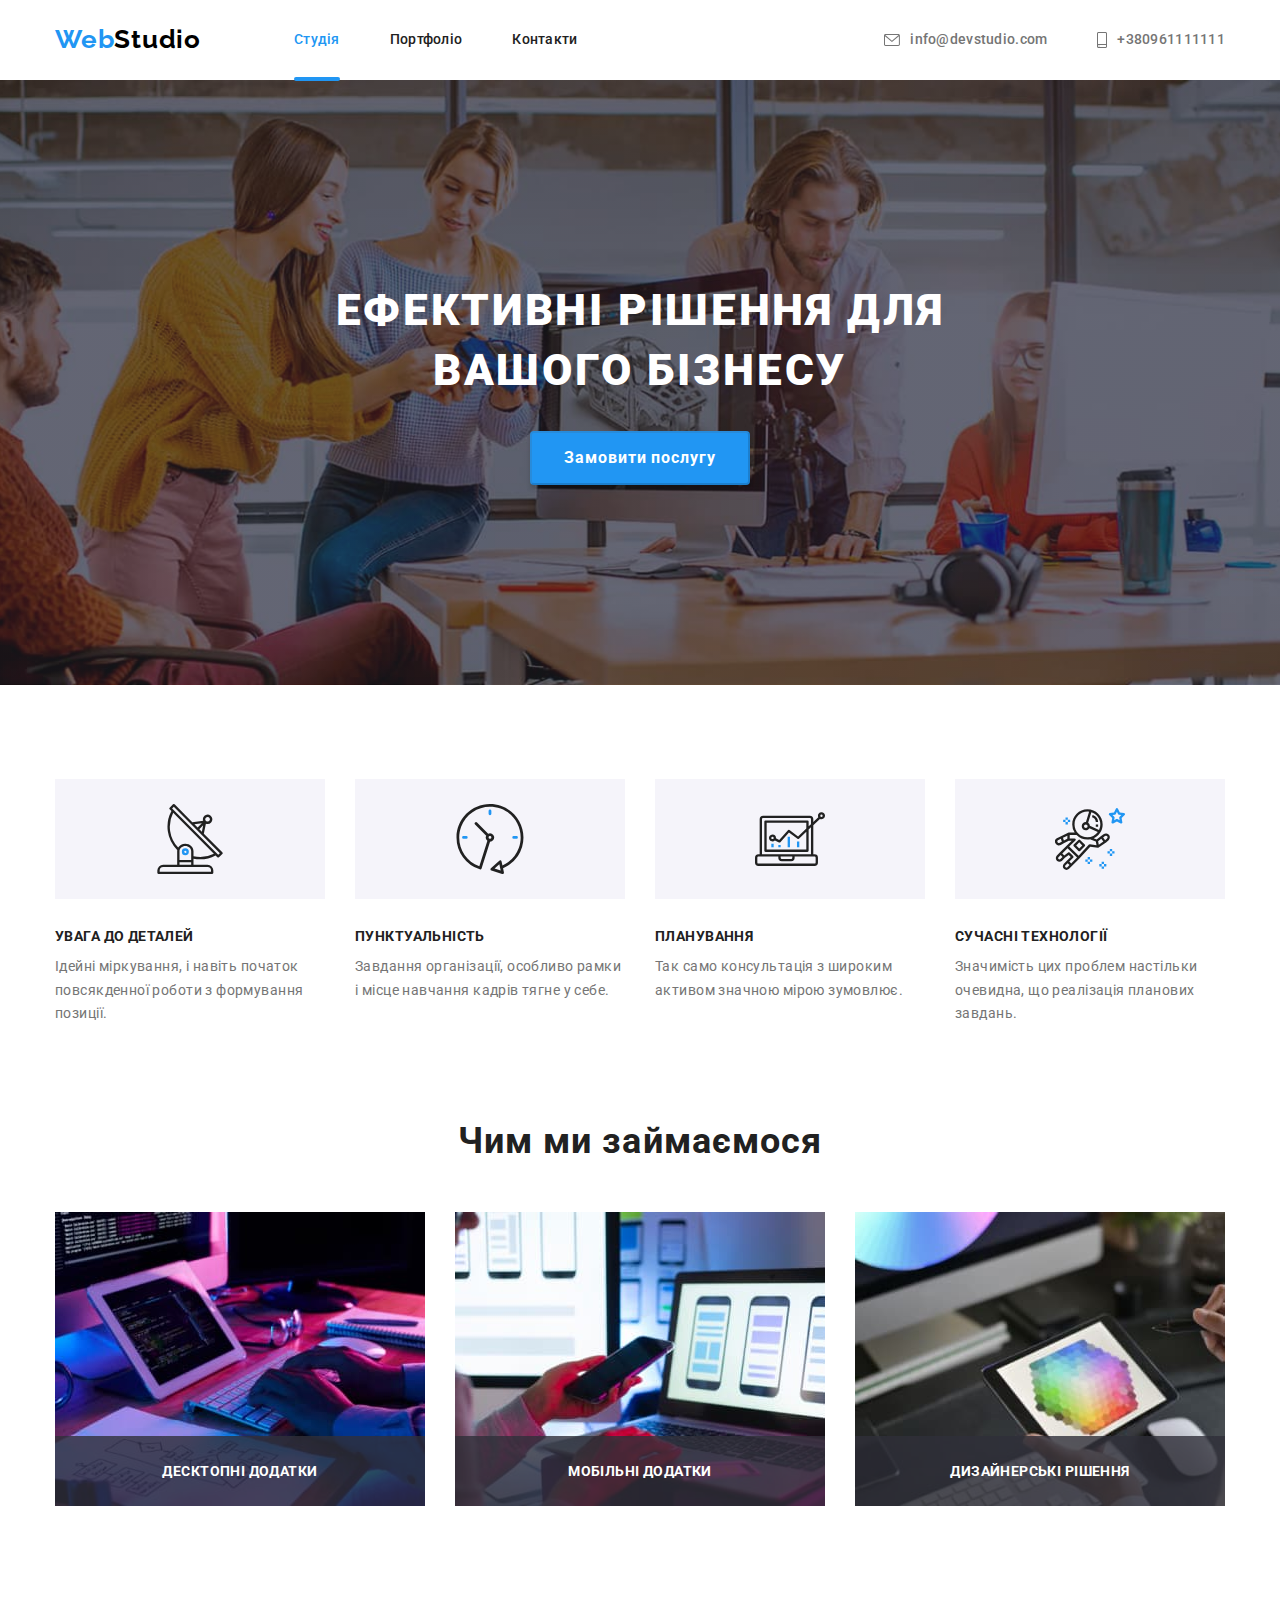
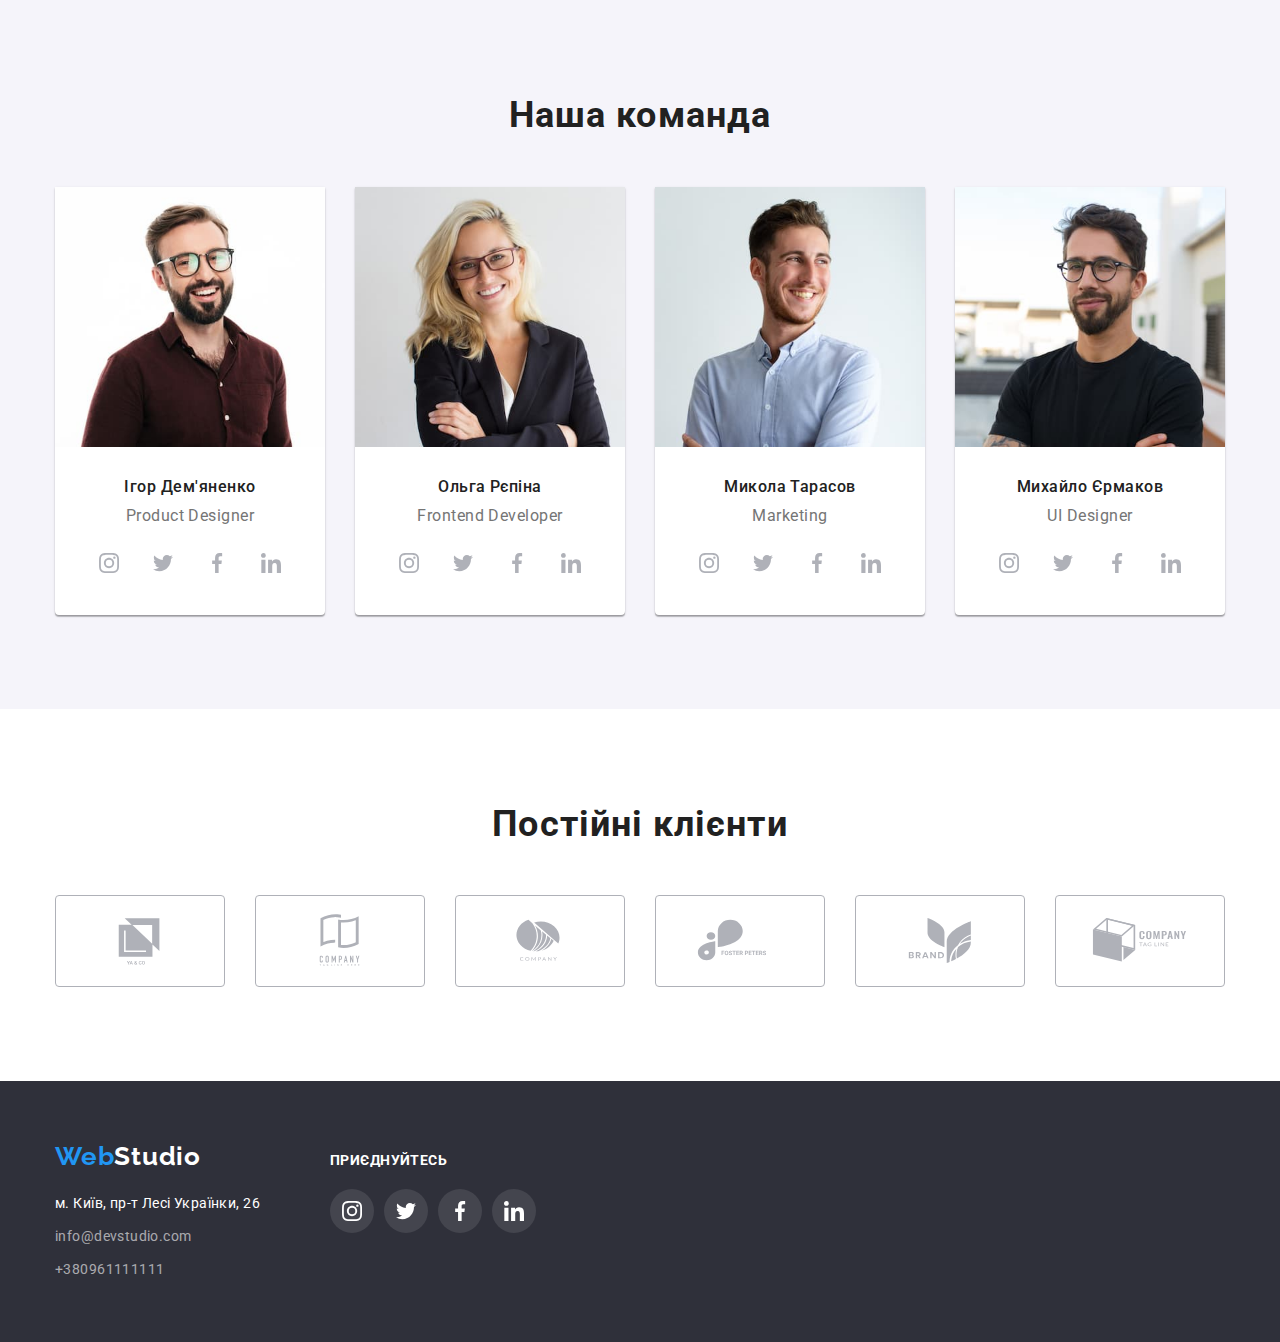
==== commit d73d2425: "modal window" ====
--- a/index.html
+++ b/index.html
@@ -28,9 +28,9 @@
                     Web<span class="header-logo-span">Studio</span>
                 </a>
                 <ul class="nav-list list">
-                    <li class="nav-item"><a href="./index.html" class="nav-link link">Студія</a></li>
-                    <li class="nav-item"><a href="./portfolio.html" class="nav-link link">Портфоліо</a></li>
-                    <li class="nav-item"><a href="#footer" class="nav-link link">Контакти</a></li>
+                    <li><a href="./index.html" class="nav-link link current-page">Студія</a></li>
+                    <li><a href="./portfolio.html" class="nav-link link">Портфоліо</a></li>
+                    <li><a href="#footer" class="nav-link link">Контакти</a></li>
                 </ul>
             </nav>
             <ul class="contact-list list">
@@ -383,12 +383,17 @@
         </div>
     </footer>
 
-            <div class="backdrop-is-hidden" data-modal>
+            <div class="backdrop is-hidden" data-modal>
                 <div class="modal">
-                    <p>
-                        lorem ipsum
+                    <button data-modal-close class="icon-close-bnt">   
+                        <svg lang="en" class="icon-close">
+                            <use href="./images/sprite.svg#icon-close"></use>
+                        </svg>
+                    </button>
+                    <p class="modal-text-container">
+                        Lorem ipsum dolor sit, amet consectetur adipisicing elit. 
+                        Eaque dolores, ipsa nemo ad voluptatum ullam earum. Nostrum animi quis et totam molestias esse sequi quibusdam nam, quae repellendus, maxime dolores!
                     </p>
-                    <button data-modal-close>close</button>
                 </div>
             </div>
 
--- a/css/style.css
+++ b/css/style.css
@@ -117,7 +117,11 @@
     position: relative;
 }
 
-.nav-link:hover::after {
+.current-page{
+    color: var(--accent-color);
+}
+
+.current-page:after {
     content: ' ';
     position: absolute;
     display: block;
@@ -225,18 +229,6 @@
 
 .order-button:hover {
     background-color: #188CE8;
-}
-
-/* ========= бекдроп ========= */
-
-.backdrop-is-hidden {
-    position: absolute;
-    width: 100%;
-    height: 100%;
-
-    opacity: 0;
-    cursor: none;
-
 }
 
 /* ========= блок особливостi ========= */
@@ -707,4 +699,59 @@
 
 .portfolio-list-li:hover .portfolio-overlay {
     transform: translateY(0);
+}
+
+/* ========= бекдроп ========= */
+
+.is-hidden {
+    pointer-events: none;
+    visibility: hidden;
+    opacity: 0;
+}
+
+.backdrop {
+    position: fixed;
+    z-index: 100;
+    top: 0;
+    left: 0;
+    width: 100%;
+    height: 100%;
+
+    background: rgba(0, 0, 0, 0.2);
+}
+
+.modal {
+    position: absolute;
+    top: 50%;
+    left: 50%;
+    transform: translate(-50%, -50%);
+
+    width: 528px;
+    height: 581px;
+
+    background: #FFFFFF;
+    box-shadow: 0px 1px 3px rgba(0, 0, 0, 0.12), 0px 1px 1px rgba(0, 0, 0, 0.14), 0px 2px 1px rgba(0, 0, 0, 0.2);
+    border-radius: 4px;
+}
+
+.icon-close {
+    width: 11px;
+    height: 11px;
+}
+
+.icon-close-bnt {
+    position: absolute; 
+    top: 17px;
+    right: 17px;
+    
+
+    width: 30px;
+    height: 30px;
+    border-radius: 50%;
+    border: 1px solid rgba(0, 0, 0, 0.1);
+    background-color: transparent;
+}
+
+.modal-text-container {
+    padding: 40px;
 }